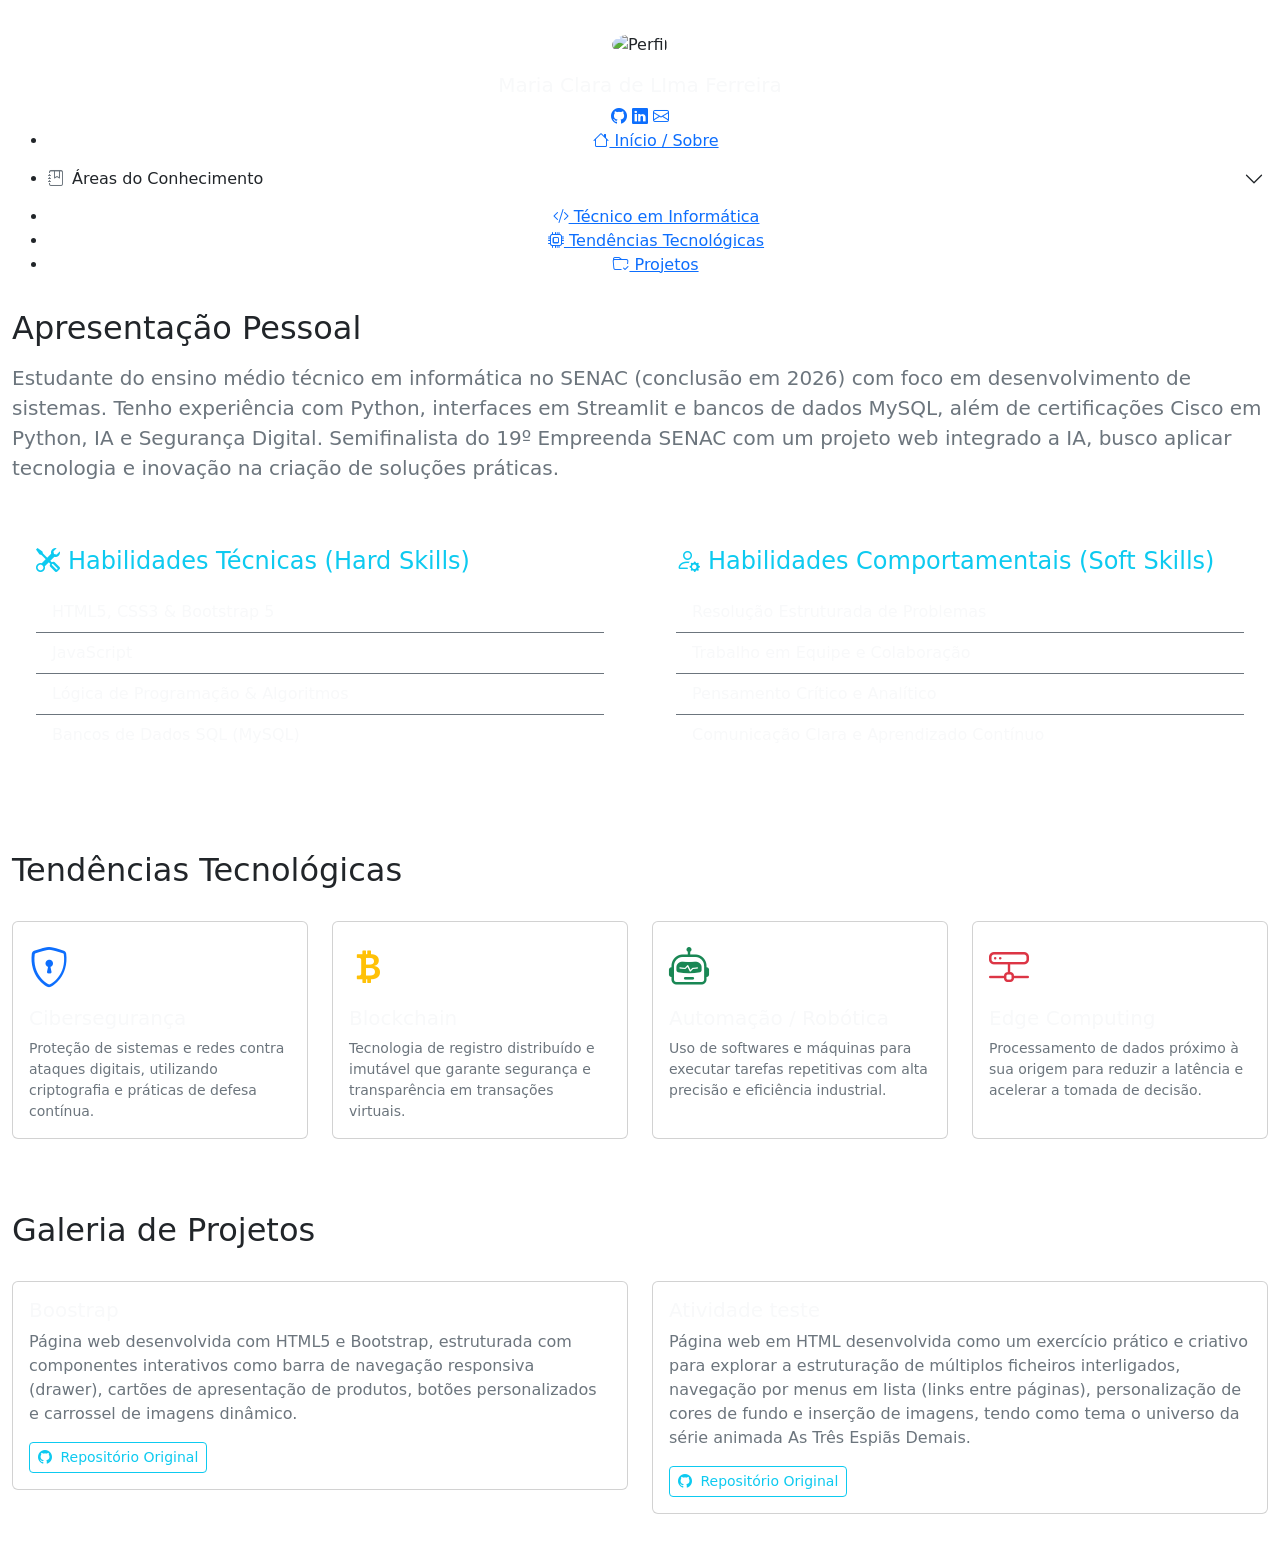
==== index.html @ 565e0abb "Rename index2.html to index.html" ====
<!DOCTYPE html>
<html lang="pt-br">
<head>
  <meta charset="UTF-8">
  <meta name="viewport" content="width=device-width, initial-scale=1.0">
  <title>Portfólio de TI - Apresentação</title>
  <link href="https://cdn.jsdelivr.net/npm/bootstrap@5.3.2/dist/css/bootstrap.min.css" rel="stylesheet">
  <link href="https://cdn.jsdelivr.net/npm/bootstrap-icons@1.11.1/font/bootstrap-icons.css" rel="stylesheet">
  <link rel="stylesheet" href="final.css">
</head>
<body>

  <button class="mobile-nav-toggle d-lg-none" id="mobileToggle">
    <i class="bi bi-list"></i>
  </button>

  
  <header id="sidebar" class="d-flex flex-column justify-content-between p-3">
    <div>
      <div class="profile text-center my-3">
        <img src="https://media.licdn.com/dms/image/v2/D4D03AQFTOcbOR7b6EQ/profile-displayphoto-scale_200_200/B4DaD_Mlv6K0Ac-/0/1790987886516?e=1795046400&v=beta&t=uSh5M21M55f-C_DSuQgeNSZeDZIY9jEnsz5NDWVq7T4" alt="Perfil" class="rounded-circle img-fluid">
        <h1 class="text-light fs-5 font-weight-bold mt-3 mb-1">Maria Clara de LIma Ferreira</h1>
        <div class="social-links text-center mt-2">
          <a href="https://github.com/Marinstudy" target="_blank"><i class="bi bi-github"></i></a>
          <a href="https://www.linkedin.com/in/maria-clara-de-lima-ferreira-319658313" target="_blank"><i class="bi bi-linkedin"></i></a>
          <a href="https://mail.google.com/mail/?view=cm&fs=1&to=mariaclara.lf16@gmail.com" target="_blank"><i class="bi bi-envelope"></i></a>
      </div>

      <nav class="nav-menu">
        <ul>
          <li><a href="index.html" class="active"><i class="bi bi-house"></i> Início / Sobre</a></li>
          
          
          <li class="accordion sidebar-dropdown" id="accordionAreas">
            <div class="accordion-item bg-transparent border-0">
              <h2 class="accordion-header" id="headingAreas">
                <button class="accordion-button collapsed px-0" type="button" data-bs-toggle="collapse" data-bs-target="#collapseAreas">
                  <i class="bi bi-journal-bookmark pe-2 text-secondary"></i> Áreas do Conhecimento
                </button>
              </h2>
              <div id="collapseAreas" class="accordion-collapse collapse" data-bs-parent="#accordionAreas">
                <div class="accordion-body border-0 d-flex flex-column gap-1">
                  <a href="Ciências Humanas.html" class="py-1 text-secondary text-decoration-none">Humanas</a>
                  <a href="Ciências da Natureza.html" class="py-1 text-secondary text-decoration-none">Natureza</a>
                  <a href="Matemática.html" class="py-1 text-secondary text-decoration-none">Matemática</a>
                  <a href="Linguagens.html" class="py-1 text-secondary text-decoration-none">Linguagens</a>
                 
                </div>
              </div>
            </div>
          </li>

          <li><a href="Técnico em Informática.html"><i class="bi bi-code-slash"></i> Técnico em Informática</a></li>
          <li><a href="#tendencias"><i class="bi bi-cpu"></i> Tendências Tecnológicas</a></li>
          <li><a href="#projetos"><i class="bi bi-folder-check"></i> Projetos</a></li>
        </ul>
      </nav>
    </div>
  </header>

 
  <main id="main-content">
    <div class="container-fluid">
      
     
      <section id="sobre" class="mb-5">
        <div class="section-title">
          <h2>Apresentação Pessoal</h2>
        </div>
        <p class="lead mt-3 text-secondary">Estudante do ensino médio técnico em informática no SENAC (conclusão em 2026) com foco em desenvolvimento de sistemas. Tenho experiência com Python, interfaces em Streamlit e bancos de dados MySQL, além de certificações Cisco em Python, IA e Segurança Digital. Semifinalista do 19º Empreenda SENAC com um projeto web integrado a IA, busco aplicar tecnologia e inovação na criação de soluções práticas.</p>
        
        <div class="row g-4 mt-2">
          <div class="col-md-6">
            <div class="p-4 card-tech h-100">
              <h4 class="text-info mb-3"><i class="bi bi-tools me-2"></i>Habilidades Técnicas (Hard Skills)</h4>
              <ul class="list-group list-group-flush bg-transparent">
                <li class="list-group-item bg-transparent text-light border-secondary">HTML5, CSS3 & Bootstrap 5</li>
                <li class="list-group-item bg-transparent text-light border-secondary">JavaScript </li>
                <li class="list-group-item bg-transparent text-light border-secondary">Lógica de Programação & Algoritmos</li>
                <li class="list-group-item bg-transparent text-light border-secondary">Bancos de Dados SQL (MySQL)</li>
              </ul>
            </div>
          </div>
          <div class="col-md-6">
            <div class="p-4 card-tech h-100">
              <h4 class="text-info mb-3"><i class="bi bi-person-gear me-2"></i>Habilidades Comportamentais (Soft Skills)</h4>
              <ul class="list-group list-group-flush bg-transparent">
                <li class="list-group-item bg-transparent text-light border-secondary">Resolução Estruturada de Problemas</li>
                <li class="list-group-item bg-transparent text-light border-secondary">Trabalho em Equipe e Colaboração</li>
                <li class="list-group-item bg-transparent text-light border-secondary">Pensamento Crítico e Analítico</li>
                <li class="list-group-item bg-transparent text-light border-secondary">Comunicação Clara e Aprendizado Contínuo</li>
              </ul>
            </div>
          </div>
        </div>
      </section>

      
      <section id="tendencias" class="mb-5 pt-4">
        <div class="section-title">
          <h2>Tendências Tecnológicas</h2>
        </div>
        <div class="row g-4 mt-2">
          <div class="col-md-6 col-lg-3">
            <div class="card card-tech h-100 p-3 text-light">
              <i class="bi bi-shield-lock fs-1 text-primary mb-2"></i>
              <h5>Cibersegurança</h5>
              <p class="small text-secondary mb-0">Proteção de sistemas e redes contra ataques digitais, utilizando criptografia e práticas de defesa contínua.</p>
            </div>
          </div>
          <div class="col-md-6 col-lg-3">
            <div class="card card-tech h-100 p-3 text-light">
              <i class="bi bi-currency-bitcoin fs-1 text-warning mb-2"></i>
              <h5>Blockchain</h5>
              <p class="small text-secondary mb-0">Tecnologia de registro distribuído e imutável que garante segurança e transparência em transações virtuais.</p>
            </div>
          </div>
          <div class="col-md-6 col-lg-3">
            <div class="card card-tech h-100 p-3 text-light">
              <i class="bi bi-robot fs-1 text-success mb-2"></i>
              <h5>Automação / Robótica</h5>
              <p class="small text-secondary mb-0">Uso de softwares e máquinas para executar tarefas repetitivas com alta precisão e eficiência industrial.</p>
            </div>
          </div>
          <div class="col-md-6 col-lg-3">
            <div class="card card-tech h-100 p-3 text-light">
              <i class="bi bi-hdd-network fs-1 text-danger mb-2"></i>
              <h5>Edge Computing</h5>
              <p class="small text-secondary mb-0">Processamento de dados próximo à sua origem para reduzir a latência e acelerar a tomada de decisão.</p>
            </div>
          </div>
        </div>
      </section>

    
      <section id="projetos" class="mb-5 pt-4">
        <div class="section-title">
          <h2>Galeria de Projetos</h2>
        </div>
        <div class="row g-4 mt-2">
          <div class="col-md-6">
            <div class="card card-tech text-light overflow-hidden">
              <div class="card-body">
                <h5 class="card-title">Boostrap</h5>
                <p class="card-text text-secondary">Página web desenvolvida com HTML5 e Bootstrap, estruturada com componentes interativos como barra de navegação responsiva (drawer), cartões de apresentação de produtos, botões personalizados e carrossel de imagens dinâmico.</p>
                <a href="https://github.com/Marinstudy/Tarefa/blob/main/index.html" target="_blank" class="btn btn-outline-info btn-sm"><i class="bi bi-github me-1"></i> Repositório Original</a>
              </div>
            </div>
          </div>
          <div class="col-md-6">
            <div class="card card-tech text-light overflow-hidden">
              <div class="card-body">
                <h5 class="card-title">Atividade teste</h5>
                <p class="card-text text-secondary">Página web em HTML desenvolvida como um exercício prático e criativo para explorar a estruturação de múltiplos ficheiros interligados, navegação por menus em lista (links entre páginas), personalização de cores de fundo e inserção de imagens, tendo como tema o universo da série animada As Três Espiãs Demais.</p>
                <a href="https://github.com/Marinstudy/Tarefa2" target="_blank" class="btn btn-outline-info btn-sm"><i class="bi bi-github me-1"></i> Repositório Original</a>
              </div>
            </div>
          </div>
        </div>
      </section>

      

    </div>
  </main>

  <script src="https://cdn.jsdelivr.net/npm/bootstrap@5.3.2/dist/js/bootstrap.bundle.min.js"></script>
  
</body>
</html>
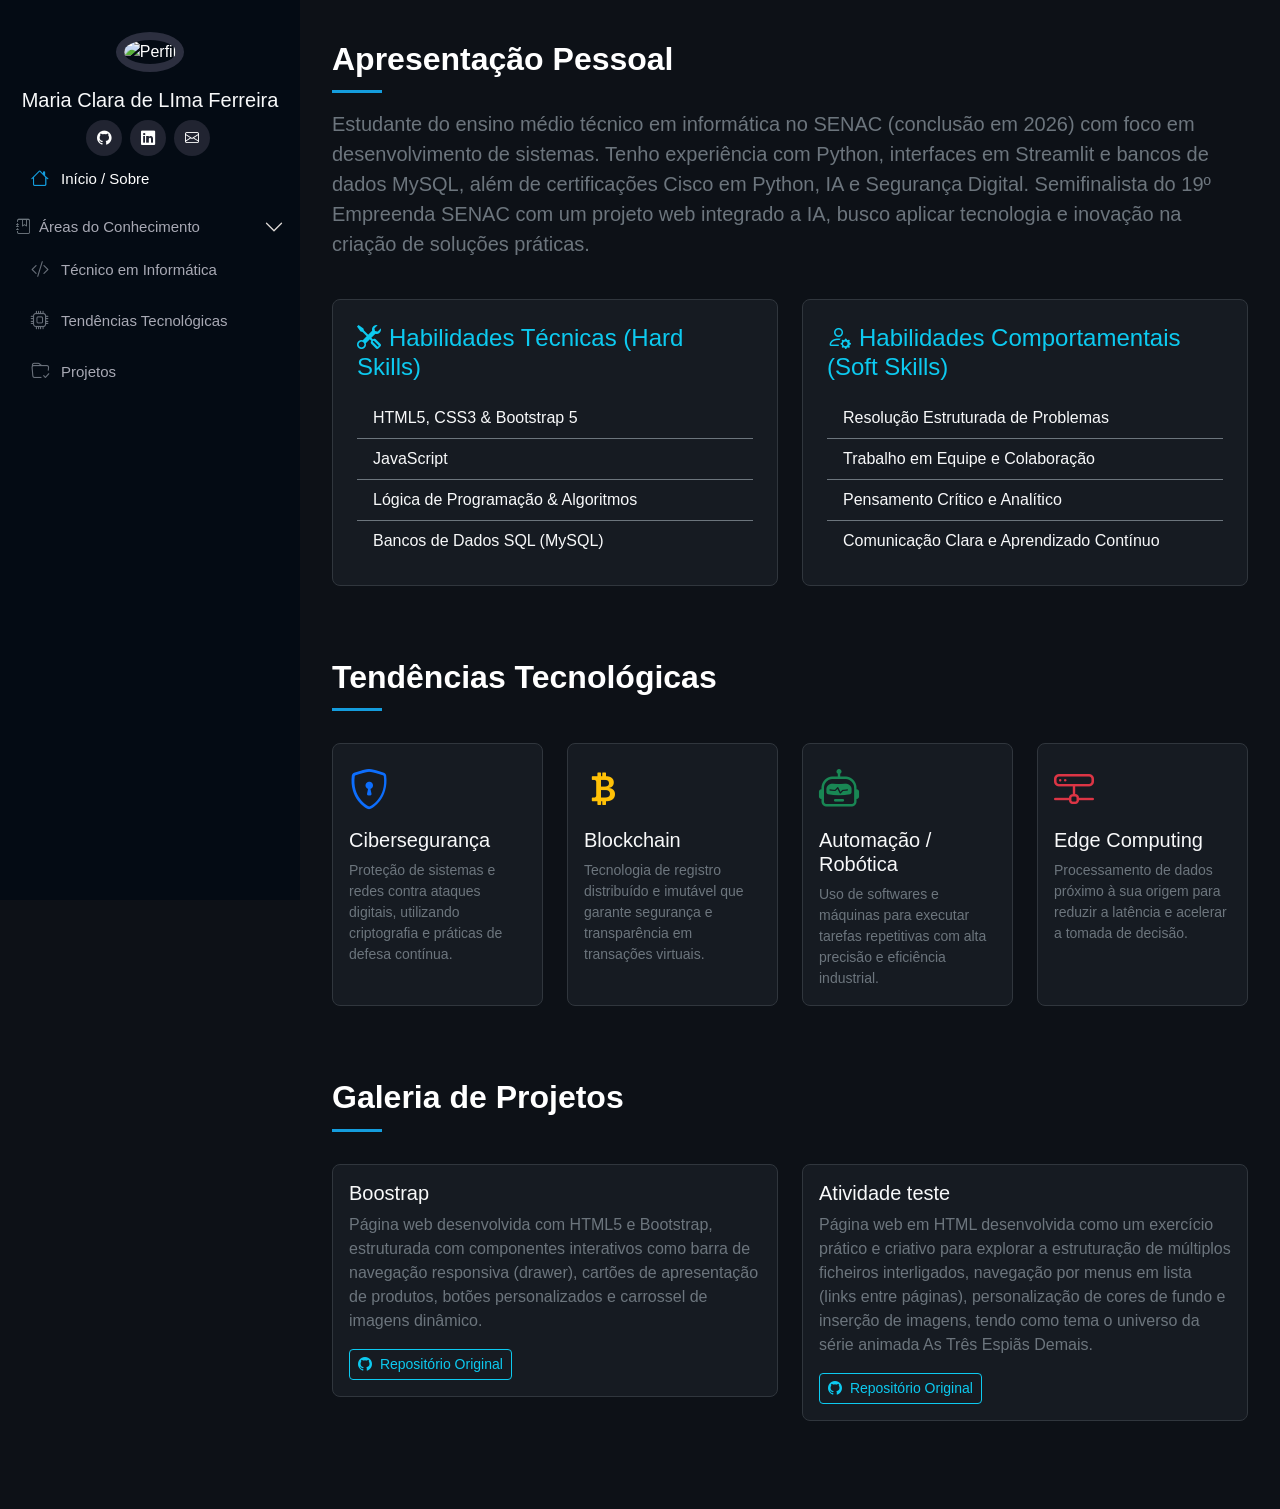
==== commit 41db9303: "Add files via upload" ====
--- a/index.html
+++ b/index.html
@@ -16,6 +16,7 @@
 
   
   <header id="sidebar" class="d-flex flex-column justify-content-between p-3">
+    <script src="admin.js"></script>
     <div>
       <div class="profile text-center my-3">
         <img src="https://media.licdn.com/dms/image/v2/D4D03AQFTOcbOR7b6EQ/profile-displayphoto-scale_200_200/B4DaD_Mlv6K0Ac-/0/1790987886516?e=1795046400&v=beta&t=uSh5M21M55f-C_DSuQgeNSZeDZIY9jEnsz5NDWVq7T4" alt="Perfil" class="rounded-circle img-fluid">
@@ -167,4 +168,4 @@
   <script src="https://cdn.jsdelivr.net/npm/bootstrap@5.3.2/dist/js/bootstrap.bundle.min.js"></script>
   
 </body>
-</html>
+</html>
--- a/final.css
+++ b/final.css
@@ -0,0 +1,185 @@
+:root {
+    --sidebar-width: 300px;
+    --bg-dark: #040b14;
+    --accent-color: #149ddd;
+  }
+  
+  body {
+    font-family: 'Segoe UI', Tahoma, Geneva, Verdana, sans-serif;
+    color: #fff;
+    background-color: #0d1117;
+    overflow-x: hidden;
+  }
+  
+  /* Sidebar Lateral Estilo iPortfolio */
+  #sidebar {
+    width: var(--sidebar-width);
+    height: 100vh;
+    position: fixed;
+    top: 0;
+    left: 0;
+    background-color: var(--bg-dark);
+    z-index: 1000;
+    transition: all 0.3s ease-in-out;
+    overflow-y: auto;
+  }
+  
+  .profile img {
+    width: 120px;
+    height: 120px;
+    border: 8px solid #2c2f3f;
+    object-fit: cover;
+  }
+  
+  .social-links a {
+    font-size: 0.9rem;
+    display: inline-flex;
+    align-items: center;
+    justify-content: center;
+    background: #212431;
+    color: #fff;
+    line-height: 1;
+    padding: 8px 0;
+    margin-right: 4px;
+    border-radius: 50%;
+    width: 36px;
+    height: 36px;
+    transition: 0.3s;
+    text-decoration: none;
+  }
+  
+  .social-links a:hover {
+    background: var(--accent-color);
+    color: #fff;
+  }
+  
+  /* Links de Navegação na Sidebar */
+  .nav-menu ul {
+    list-style: none;
+    padding: 0;
+    margin: 0;
+  }
+  
+  .nav-menu a {
+    display: flex;
+    align-items: center;
+    color: #a8a9b4;
+    padding: 10px 15px;
+    margin-bottom: 4px;
+    transition: 0.3s;
+    font-size: 15px;
+    text-decoration: none;
+    border-radius: 4px;
+  }
+  
+  .nav-menu a i {
+    font-size: 18px;
+    padding-right: 12px;
+    color: #69707a;
+  }
+  
+  .nav-menu a:hover, 
+  .nav-menu .active, 
+  .nav-menu a:hover i, 
+  .nav-menu .active i {
+    color: #fff;
+  }
+  
+  .nav-menu a:hover i, 
+  .nav-menu .active i {
+    color: var(--accent-color);
+  }
+  
+  /* Accordions da Sidebar */
+  .sidebar-dropdown .accordion-button {
+    background: transparent;
+    color: #a8a9b4;
+    border: none;
+    padding: 10px 15px;
+    box-shadow: none;
+    font-size: 15px;
+  }
+  
+  .sidebar-dropdown .accordion-button::after {
+    filter: invert(1);
+  }
+  
+  .sidebar-dropdown .accordion-button:not(.collapsed) {
+    color: #fff;
+    background: transparent;
+    box-shadow: none;
+  }
+  
+  .sidebar-dropdown .accordion-body {
+    padding-left: 25px;
+    background: rgba(255, 255, 255, 0.02);
+  }
+  
+  /* Conteúdo Principal */
+  #main-content {
+    margin-left: var(--sidebar-width);
+    min-height: 100vh;
+    padding: 40px 20px;
+  }
+  
+  .section-title h2 {
+    font-size: 32px;
+    font-weight: bold;
+    position: relative;
+    padding-bottom: 15px;
+    color: #fff;
+  }
+  
+  .section-title h2::after {
+    content: '';
+    position: absolute;
+    display: block;
+    width: 50px;
+    height: 3px;
+    background: var(--accent-color);
+    bottom: 0;
+    left: 0;
+  }
+  
+  .card-tech {
+    background-color: #161b22;
+    border: 1px solid #30363d;
+    border-radius: 8px;
+    transition: transform 0.3s ease;
+  }
+  
+  .card-tech:hover {
+    transform: translateY(-5px);
+  }
+  
+  /* Mobile Toggle */
+  @media (max-width: 991px) {
+    #sidebar {
+      left: -100%;
+    }
+  
+    #sidebar.active {
+      left: 0;
+    }
+  
+    #main-content {
+      margin-left: 0;
+      padding: 70px 15px 20px 15px;
+    }
+  
+    .mobile-nav-toggle {
+      position: fixed;
+      right: 15px;
+      top: 15px;
+      z-index: 9999;
+      border: 0;
+      background-color: var(--accent-color);
+      color: #fff;
+      width: 40px;
+      height: 40px;
+      border-radius: 50%;
+      display: flex;
+      align-items: center;
+      justify-content: center;
+    }
+  }
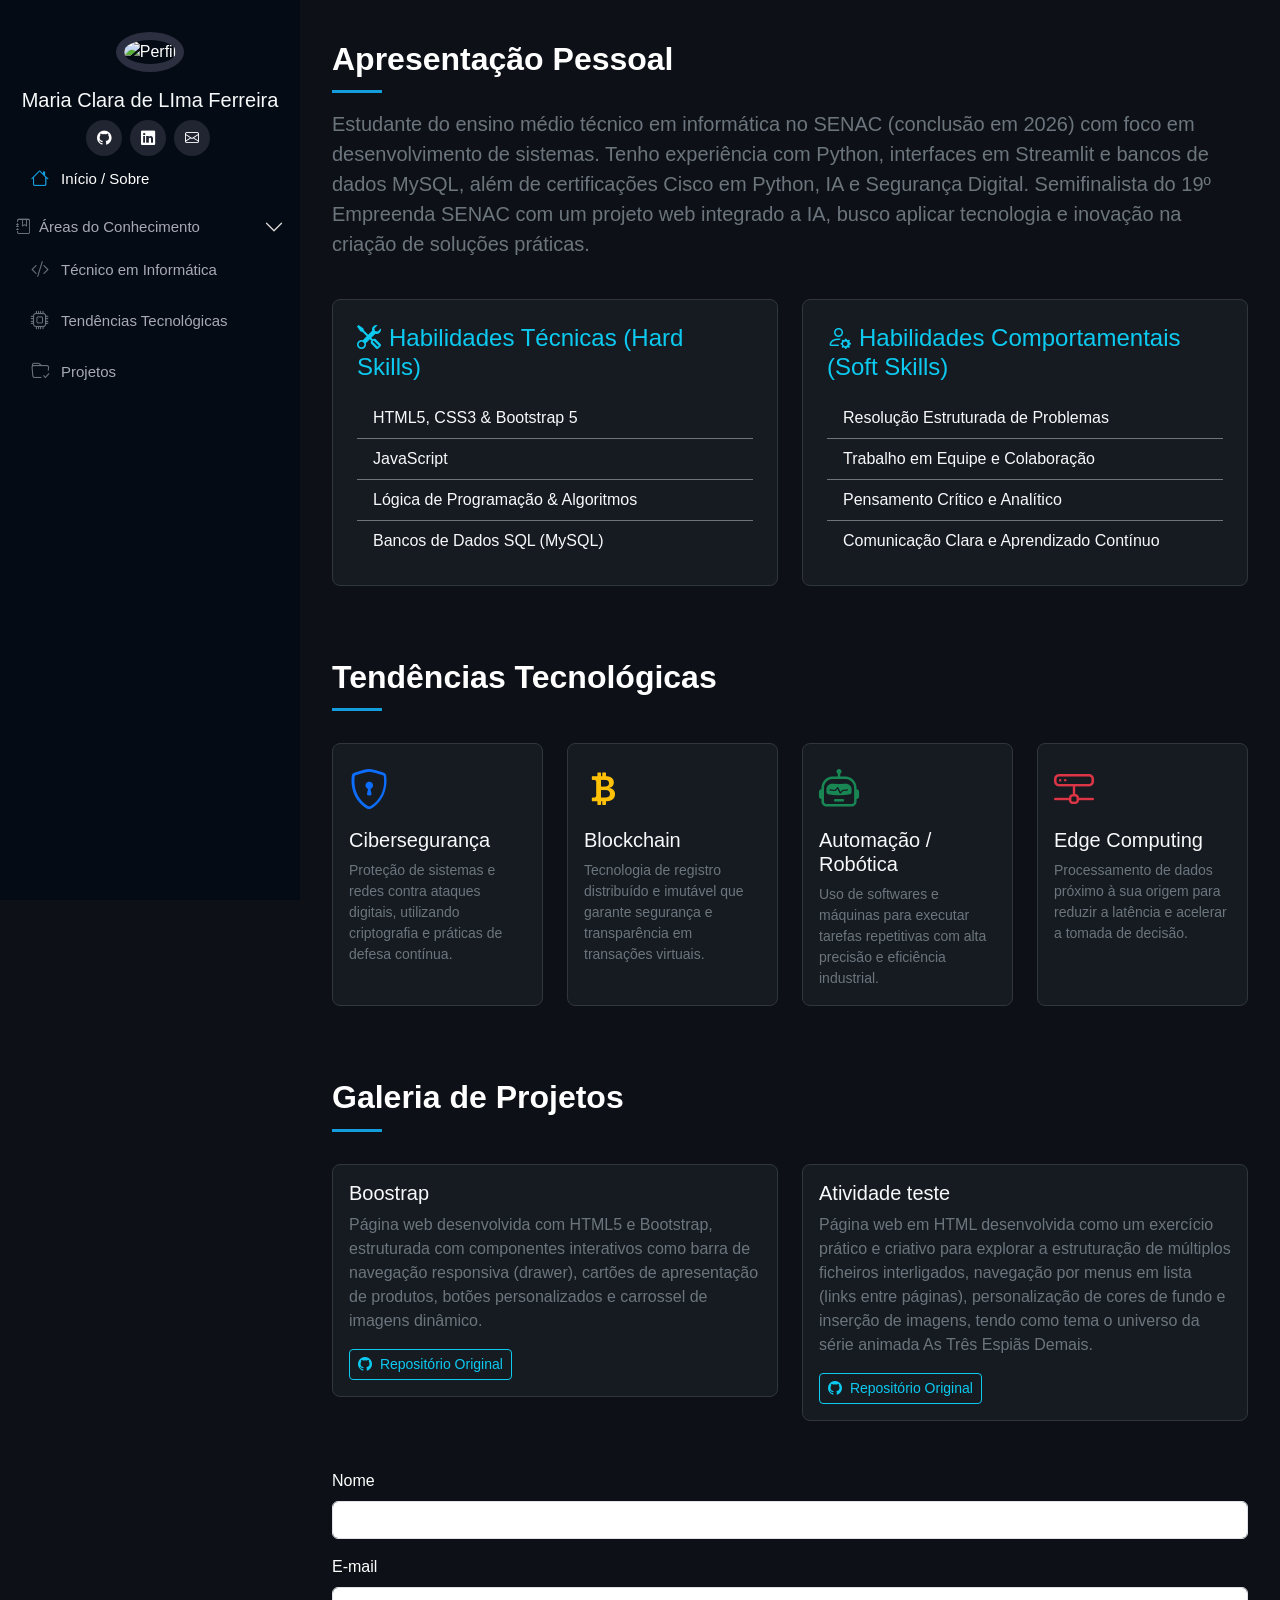
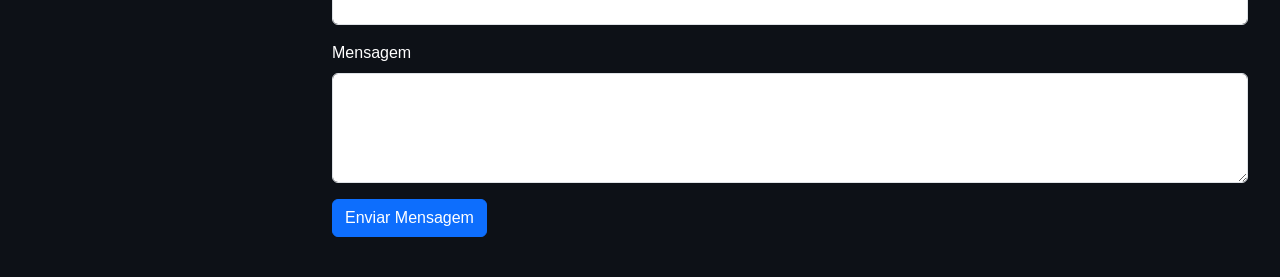
==== commit 6dcadcaa: "Add files via upload" ====
--- a/index.html
+++ b/index.html
@@ -160,7 +160,21 @@
         </div>
       </section>
 
-      
+      <form id="formContato" action="https://formspree.io/f/teu_codigo_aqui" method="POST">
+        <div class="mb-3">
+            <label for="nome" class="form-label">Nome</label>
+            <input type="text" class="form-control" id="nome" name="nome" required>
+        </div>
+        <div class="mb-3">
+            <label for="email" class="form-label">E-mail</label>
+            <input type="email" class="form-control" id="email" name="email" required>
+        </div>
+        <div class="mb-3">
+            <label for="mensagem" class="form-label">Mensagem</label>
+            <textarea class="form-control" id="mensagem" name="mensagem" rows="4" required></textarea>
+        </div>
+        <button type="submit" class="btn btn-primary">Enviar Mensagem</button>
+    </form>
 
     </div>
   </main>
